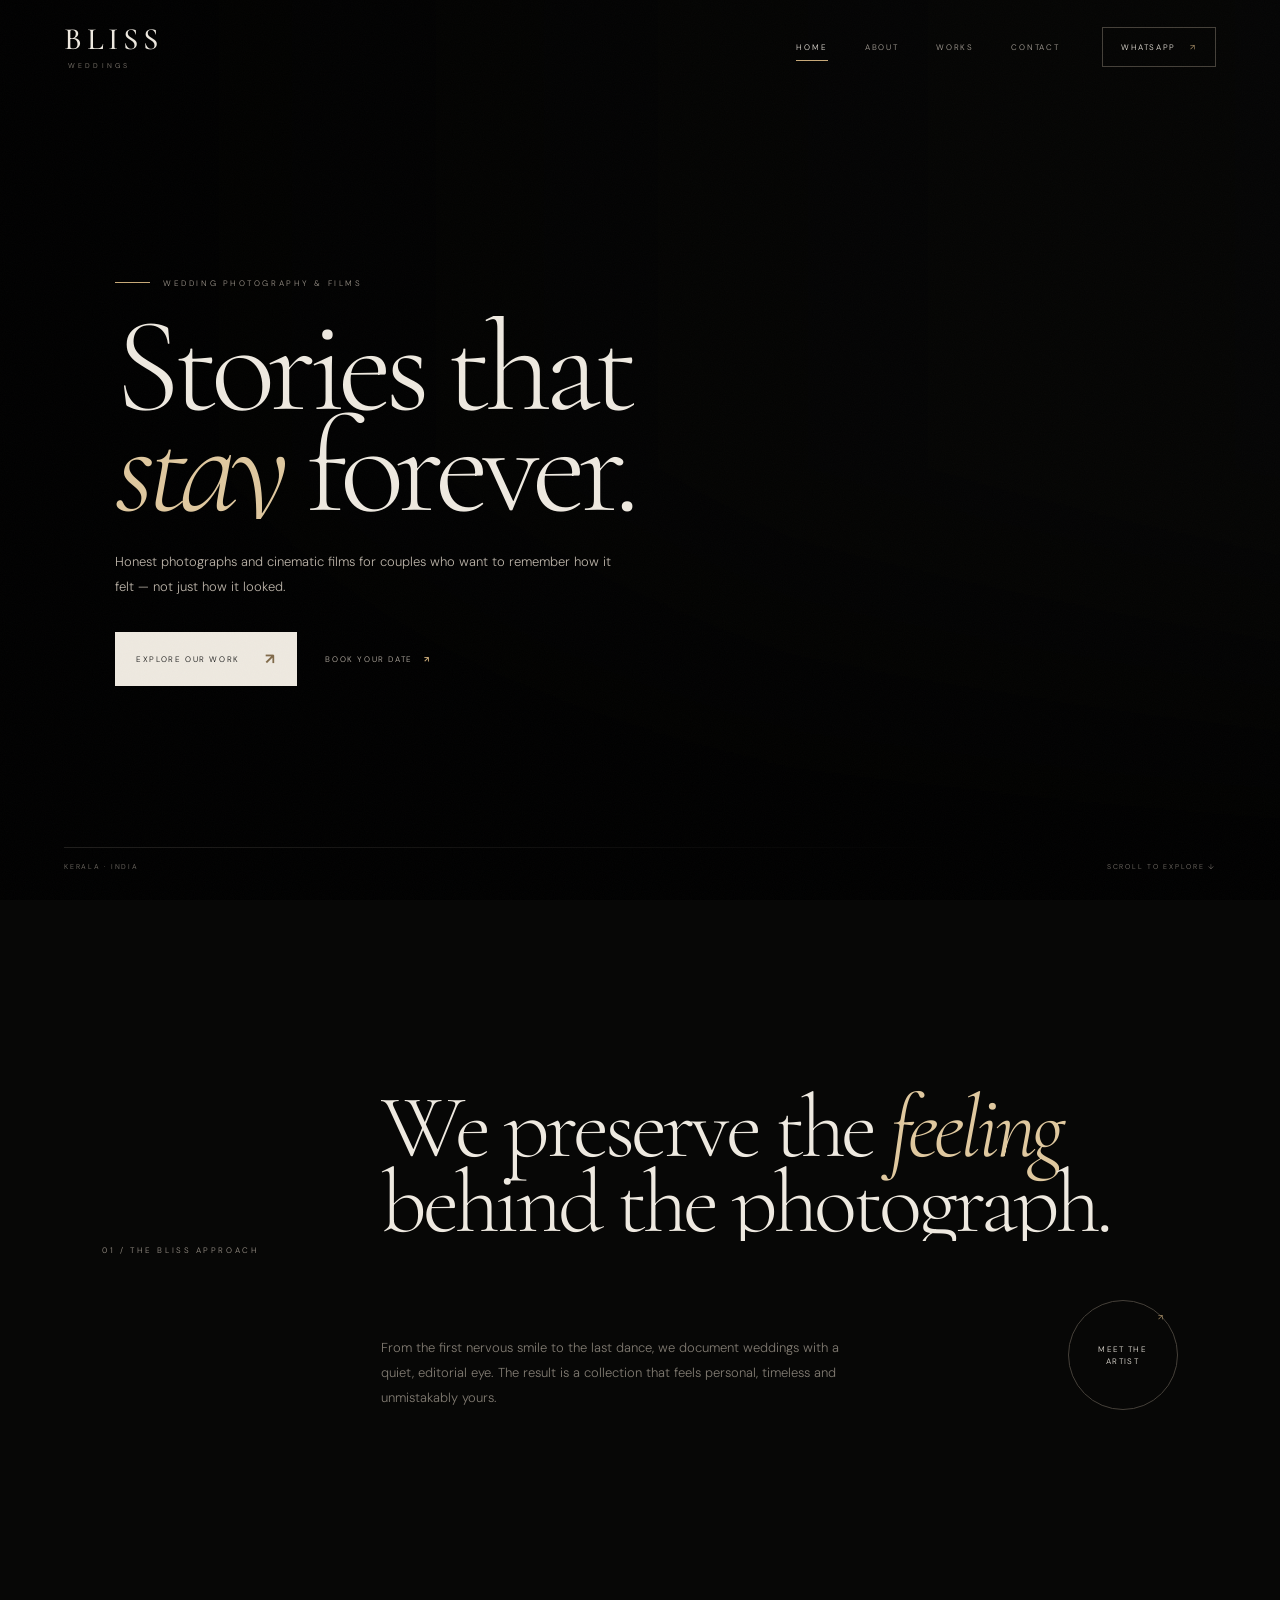
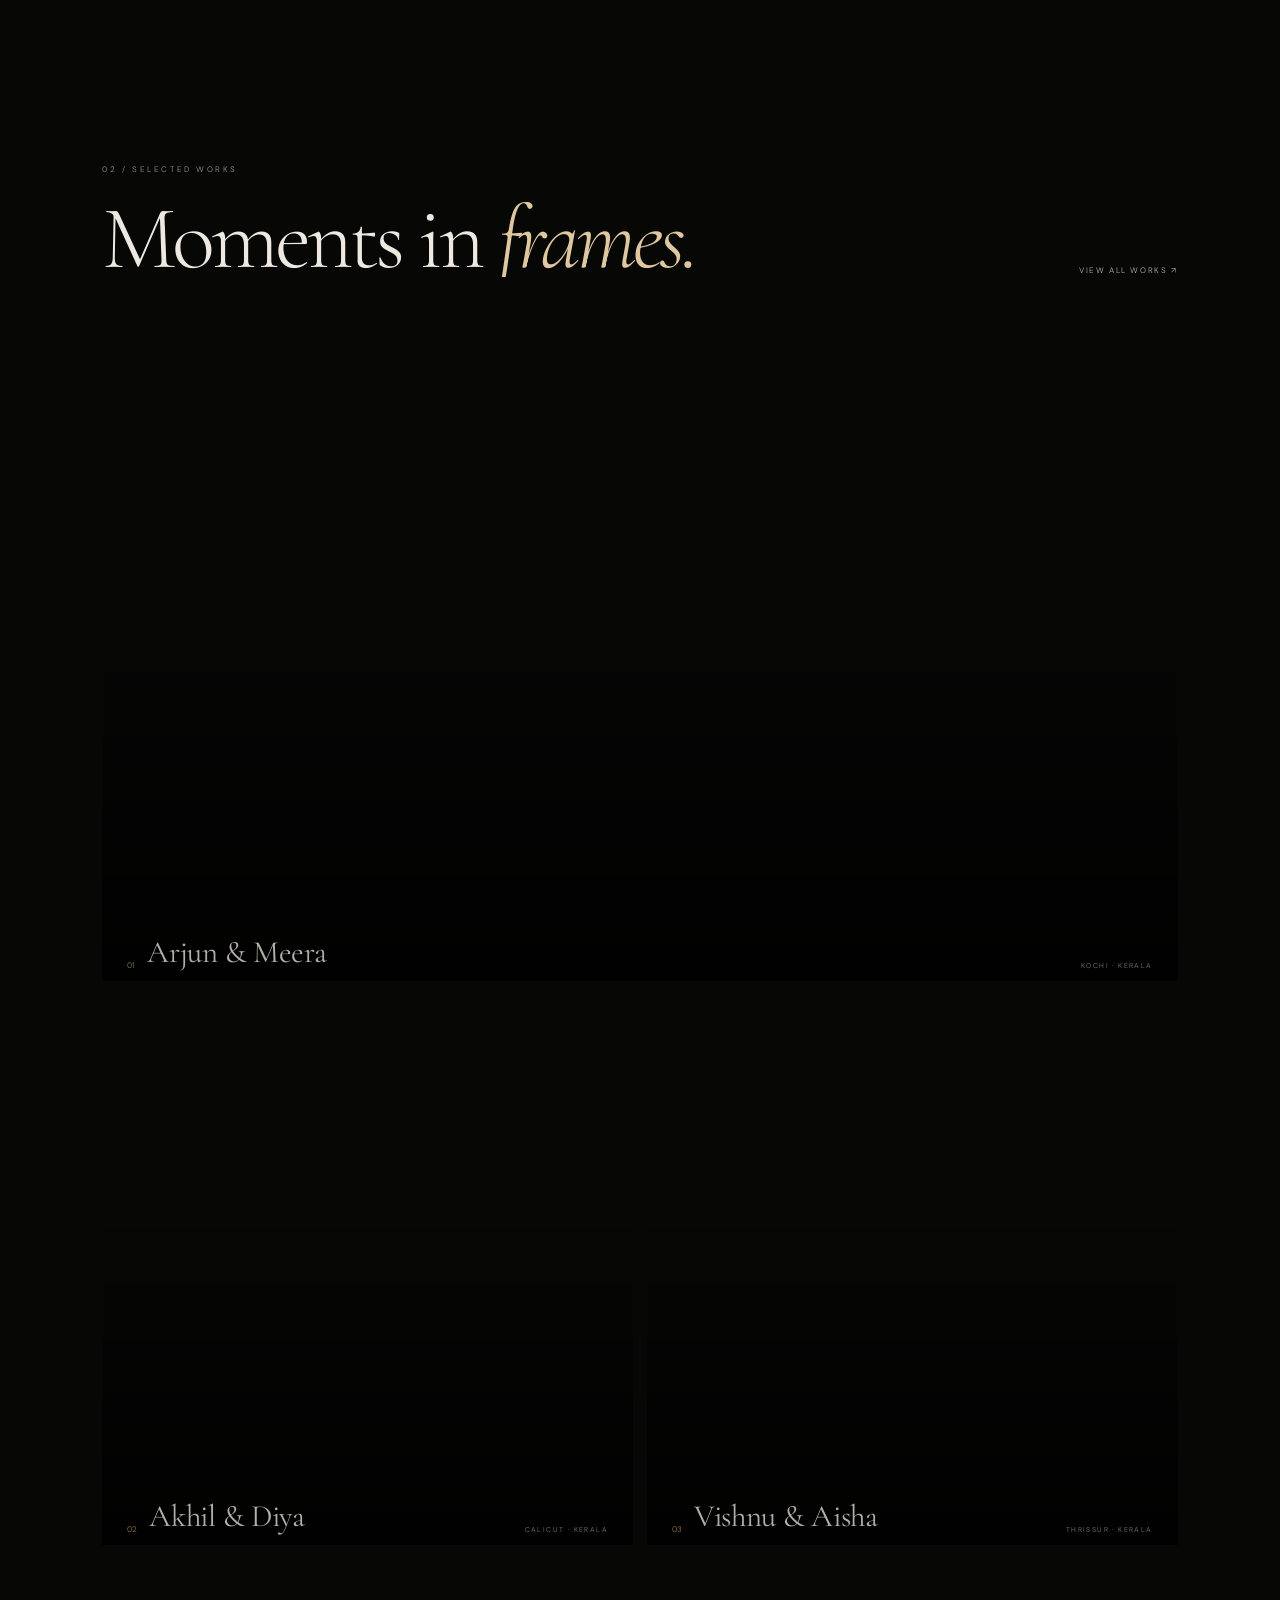
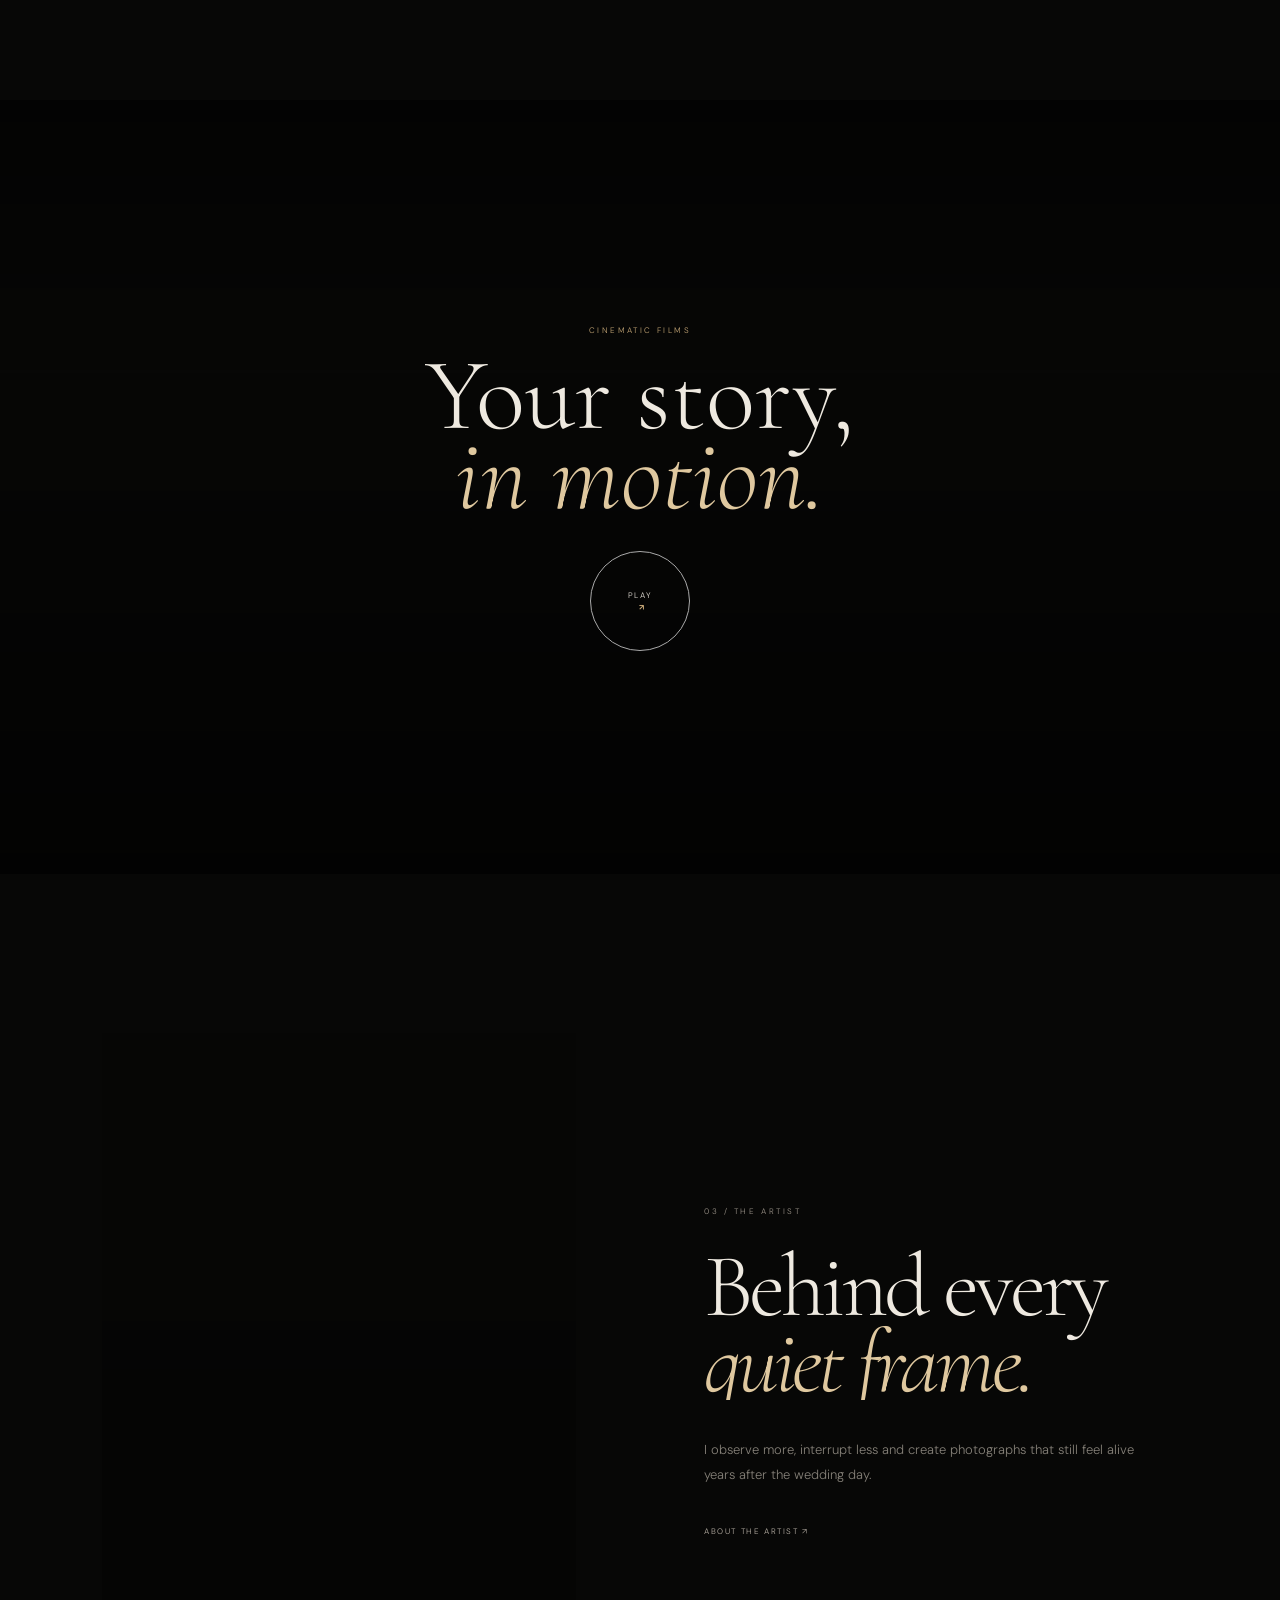
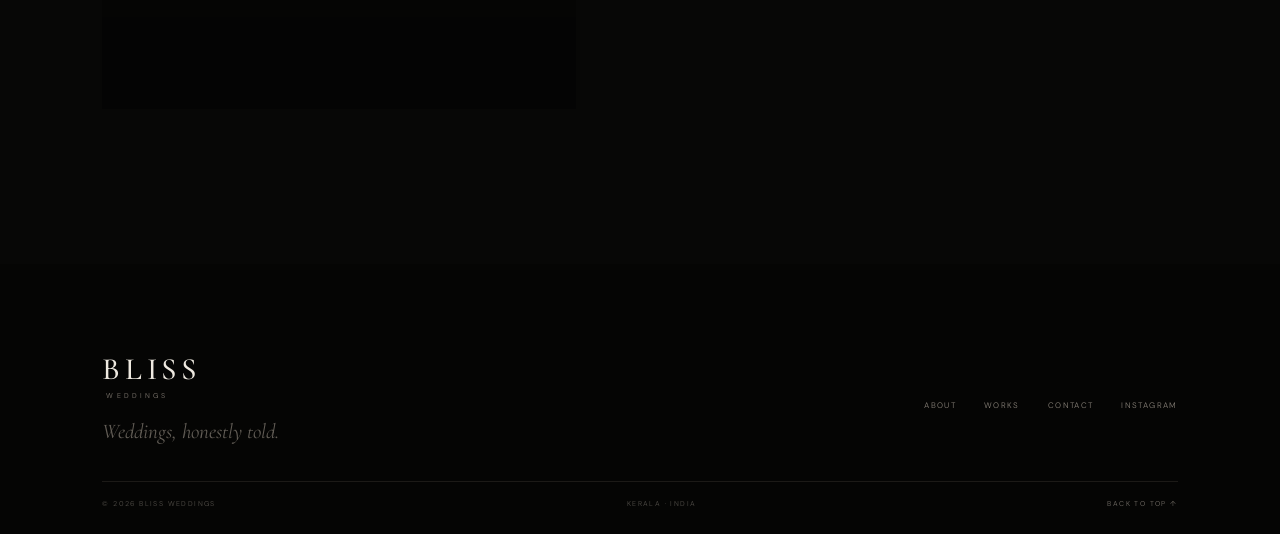
==== index.html @ 1ca0ed67 "first commit" ====
<!DOCTYPE html>
<html lang="en">
<head>
  <meta charset="UTF-8">
  <meta name="viewport" content="width=device-width, initial-scale=1.0">
  <meta name="description" content="Bliss Weddings — Wedding photography and cinematic films in Kerala.">
  <title>Bliss Weddings — Stories That Stay</title>
  <link rel="preconnect" href="https://fonts.googleapis.com">
  <link rel="preconnect" href="https://fonts.gstatic.com" crossorigin>
  <link href="https://fonts.googleapis.com/css2?family=Cormorant+Garamond:wght@300;400;500;600;700&family=DM+Sans:wght@300;400;500;600&display=swap" rel="stylesheet">
  <link rel="stylesheet" href="styles.css">
</head>
<body>
  <div class="page-loader"><div class="loader-word">BLISS</div><div class="loader-bar"><span></span></div><small>WEDDINGS</small></div>

  <header class="site-header">
    <a class="brand" href="index.html"><strong>BLISS</strong><small>WEDDINGS</small></a>
    <nav class="desktop-nav">
      <a class="active" href="index.html">Home</a>
      <a href="about.html">About</a>
      <a href="works.html">Works</a>
      <a href="contact.html">Contact</a>
    </nav>
    <a class="nav-cta" href="https://wa.me/919876543210" target="_blank" rel="noopener">WhatsApp <span>↗</span></a>
    <button class="menu-toggle" aria-label="Open menu"><i></i><i></i></button>
  </header>

  <div class="mobile-menu">
    <div class="mobile-top"><span>MENU</span><button class="menu-close">×</button></div>
    <nav>
      <a href="index.html">01 <span>Home</span></a>
      <a href="about.html">02 <span>About</span></a>
      <a href="works.html">03 <span>Works</span></a>
      <a href="contact.html">04 <span>Contact</span></a>
    </nav>
    <a class="mobile-wa" href="https://wa.me/919876543210" target="_blank" rel="noopener">START A CONVERSATION ↗</a>
  </div>

  <main>
    <section class="hero-home">
      <video class="hero-video" autoplay muted loop playsinline poster="https://images.unsplash.com/photo-1519741497674-611481863552?auto=format&fit=crop&w=2200&q=90">
        <source src="wedding_video.mp4" type="video/mp4">
      </video>
      <div class="hero-shade"></div>
      <div class="hero-content page-reveal">
        <div class="eyebrow"><span></span> WEDDING PHOTOGRAPHY & FILMS</div>
        <h1>Stories that<br><em>stay</em> forever.</h1>
        <p>Honest photographs and cinematic films for couples who want to remember how it felt — not just how it looked.</p>
        <div class="hero-buttons">
          <a class="btn-light" href="works.html">Explore our work <b>↗</b></a>
          <a class="btn-text" href="https://wa.me/919876543210" target="_blank" rel="noopener">Book your date <b>↗</b></a>
        </div>
      </div>
      <div class="hero-meta"><span>KERALA · INDIA</span><span>SCROLL TO EXPLORE ↓</span></div>
    </section>

    <section class="home-intro section-space">
      <div class="tiny-label">01 / THE BLISS APPROACH</div>
      <div class="intro-copy">
        <h2>We preserve the <em>feeling</em><br>behind the photograph.</h2>
        <div class="intro-row">
          <p>From the first nervous smile to the last dance, we document weddings with a quiet, editorial eye. The result is a collection that feels personal, timeless and unmistakably yours.</p>
          <a class="round-link" href="about.html">Meet the<br>artist <span>↗</span></a>
        </div>
      </div>
    </section>

    <section class="selected section-space">
      <div class="section-head">
        <div><span class="tiny-label">02 / SELECTED WORKS</span><h2>Moments in <em>frames.</em></h2></div>
        <a href="works.html" class="under-link">VIEW ALL WORKS ↗</a>
      </div>
      <div class="home-grid">
        <a class="image-card large page-reveal" href="works.html"><img src="https://images.unsplash.com/photo-1519741497674-611481863552?auto=format&fit=crop&w=1500&q=90" alt="Wedding couple"><div><span>01</span><strong>Arjun & Meera</strong><small>KOCHI · KERALA</small></div></a>
        <a class="image-card page-reveal" href="works.html"><img src="https://images.unsplash.com/photo-1606800052052-a08af7148866?auto=format&fit=crop&w=1000&q=90" alt="Wedding ceremony"><div><span>02</span><strong>Akhil & Diya</strong><small>CALICUT · KERALA</small></div></a>
        <a class="image-card page-reveal" href="works.html"><img src="https://images.unsplash.com/photo-1465495976277-4387d4b0e4a6?auto=format&fit=crop&w=1000&q=90" alt="Wedding celebration"><div><span>03</span><strong>Vishnu & Aisha</strong><small>THRISSUR · KERALA</small></div></a>
      </div>
    </section>

    <section class="home-film">
      <video autoplay muted loop playsinline>
        <source src="wedding_video.mp4" type="video/mp4">
      </video>
      <div class="film-shade"></div>
      <div class="film-center"><span>CINEMATIC FILMS</span><h2>Your story,<br><em>in motion.</em></h2><a class="circle-play" href="works.html">PLAY <b>↗</b></a></div>
    </section>

    <section class="artist-teaser section-space">
      <div class="artist-photo page-reveal"><img src="https://images.unsplash.com/photo-1551836022-d5d88e9218df?auto=format&fit=crop&w=1400&q=90" alt="Bliss Weddings photographer"></div>
      <div class="artist-copy page-reveal">
        <span class="tiny-label">03 / THE ARTIST</span>
        <h2>Behind every<br><em>quiet frame.</em></h2>
        <p>I observe more, interrupt less and create photographs that still feel alive years after the wedding day.</p>
        <a class="under-link" href="about.html">ABOUT THE ARTIST ↗</a>
      </div>
    </section>
  </main>

  <footer class="site-footer">
    <div><a class="brand" href="index.html"><strong>BLISS</strong><small>WEDDINGS</small></a><p>Weddings, honestly told.</p></div>
    <div class="footer-links"><a href="about.html">About</a><a href="works.html">Works</a><a href="contact.html">Contact</a><a href="https://instagram.com/" target="_blank">Instagram</a></div>
    <div class="footer-bottom"><span>© 2026 BLISS WEDDINGS</span><span>KERALA · INDIA</span><a href="#">BACK TO TOP ↑</a></div>
  </footer>

  <script src="script.js"></script>
</body>
</html>
---- styles.css ----
@import url('https://fonts.googleapis.com/css2?family=Cormorant+Garamond:ital,wght@0,300;0,400;0,500;0,600;1,300;1,400;1,500&family=DM+Sans:wght@300;400;500&display=swap');

*{box-sizing:border-box;margin:0;padding:0}
html{scroll-behavior:smooth;background:#070706}
body{
  background:#070706;
  color:#eee9e0;
  font-family:"DM Sans",sans-serif;
  font-weight:300;
  line-height:1.5;
  -webkit-font-smoothing:antialiased;
  overflow-x:hidden;
}
body:before{
  content:"";
  position:fixed;
  inset:0;
  z-index:9999;
  pointer-events:none;
  opacity:.025;
  background:url("data:image/svg+xml,%3Csvg xmlns='http://www.w3.org/2000/svg' width='180' height='180'%3E%3Cfilter id='n'%3E%3CfeTurbulence baseFrequency='.9' numOctaves='3' stitchTiles='stitch' type='fractalNoise'/%3E%3C/filter%3E%3Crect width='100%25' height='100%25' filter='url(%23n)'/%3E%3C/svg%3E")
}
a{color:inherit;text-decoration:none}
button,input,textarea{font:inherit}
button{cursor:pointer}
img,video{display:block;width:100%;object-fit:cover}
::selection{background:#d2b47d;color:#090908}

/* =========================
   LOADER
========================= */
.page-loader{
  position:fixed;
  inset:0;
  background:#050504;
  z-index:10000;
  display:grid;
  place-content:center;
  text-align:center;
  transition:opacity 1s cubic-bezier(.77,0,.18,1),visibility 1s;
}
.page-loader.hide{opacity:0;visibility:hidden}
.loader-word{
  font:400 clamp(52px,8vw,90px)/.8 "Cormorant Garamond",serif;
  letter-spacing:.16em;
  animation:loaderReveal 1.2s cubic-bezier(.22,1,.36,1) both;
}
.loader-bar{
  width:170px;
  height:1px;
  background:#28251f;
  margin:24px auto 13px;
  overflow:hidden;
}
.loader-bar span{
  display:block;
  height:100%;
  width:0;
  background:#c9ab78;
  animation:load 1.5s cubic-bezier(.77,0,.18,1) forwards;
}
.page-loader small{
  font-size:8px;
  letter-spacing:.42em;
  color:#746e66;
  animation:fadeUp .8s .25s both;
}
@keyframes load{to{width:100%}}
@keyframes loaderReveal{from{opacity:0;transform:translateY(25px);letter-spacing:.28em}to{opacity:1;transform:none;letter-spacing:.16em}}

/* =========================
   HEADER
========================= */
.site-header{
  position:fixed;
  z-index:1000;
  top:0;
  left:0;
  width:100%;
  height:94px;
  padding:0 5vw;
  display:flex;
  align-items:center;
  border-bottom:1px solid transparent;
  transition:height .7s cubic-bezier(.22,1,.36,1),background .7s,border-color .7s;
}
.site-header.scrolled{
  height:70px;
  background:rgba(7,7,6,.72);
  backdrop-filter:blur(22px);
  -webkit-backdrop-filter:blur(22px);
  border-color:#27241f;
}
.brand{
  display:flex;
  flex-direction:column;
  line-height:.8;
  overflow:hidden;
}
.brand strong{
  font:500 31px/1 "Cormorant Garamond",serif;
  letter-spacing:.15em;
  transition:transform .6s cubic-bezier(.22,1,.36,1);
}
.brand:hover strong{transform:translateY(-2px)}
.brand small{
  font-size:7px;
  letter-spacing:.45em;
  color:#847d74;
  margin:8px 0 0 4px;
}
.desktop-nav{
  display:flex;
  gap:37px;
  margin-left:auto;
  margin-right:42px;
}
.desktop-nav a{
  position:relative;
  font-size:8px;
  text-transform:uppercase;
  letter-spacing:.23em;
  color:#aaa39a;
  padding:8px 0;
  transition:color .4s;
}
.desktop-nav a:after{
  content:"";
  position:absolute;
  left:0;
  bottom:0;
  width:0;
  height:1px;
  background:#c8a978;
  transition:width .5s cubic-bezier(.22,1,.36,1);
}
.desktop-nav a:hover,
.desktop-nav a.active{color:#eee9e0}
.desktop-nav a:hover:after,
.desktop-nav a.active:after{width:100%}
.nav-cta{
  border:1px solid #454039;
  padding:13px 18px;
  font-size:8px;
  letter-spacing:.2em;
  text-transform:uppercase;
  transition:all .5s cubic-bezier(.22,1,.36,1);
}
.nav-cta span{color:#c8a978;margin-left:11px}
.nav-cta:hover{
  background:#eee9e0;
  color:#111;
  border-color:#eee9e0;
  transform:translateY(-2px);
}
.menu-toggle{
  display:none;
  margin-left:auto;
  width:43px;
  height:43px;
  border:1px solid #302d28;
  background:none;
  flex-direction:column;
  align-items:center;
  justify-content:center;
  gap:6px;
}
.menu-toggle i{
  width:18px;
  height:1px;
  background:#eee9e0;
  transition:.4s;
}
.mobile-menu{
  position:fixed;
  inset:0;
  background:#080807;
  z-index:2000;
  padding:28px 7vw;
  transform:translateY(-105%);
  transition:transform .9s cubic-bezier(.77,0,.18,1);
  display:flex;
  flex-direction:column;
}
.mobile-menu.open{transform:none}
.mobile-top{
  display:flex;
  justify-content:space-between;
  font-size:8px;
  letter-spacing:.3em;
  color:#77716a;
}
.menu-close{
  background:none;
  border:0;
  color:#eee;
  font-size:30px;
}
.mobile-menu nav{
  margin:auto 0;
  display:flex;
  flex-direction:column;
  gap:7px;
}
.mobile-menu nav a{
  font:300 clamp(52px,12vw,100px)/.82 "Cormorant Garamond",serif;
  display:flex;
  transition:transform .5s,color .4s;
}
.mobile-menu nav a:hover{
  color:#c8a978;
  transform:translateX(15px);
}
.mobile-wa{
  font-size:8px;
  letter-spacing:.2em;
  color:#b9b1a7;
  border-bottom:1px solid #36322d;
  padding-bottom:15px;
}

/* =========================
   HERO
========================= */
.hero-home{
  height:100svh;
  min-height:700px;
  position:relative;
  overflow:hidden;
  display:flex;
  align-items:center;
}
.hero-video{
  position:absolute;
  inset:-2%;
  width:104%;
  height:104%;
  object-fit:cover;
  filter:saturate(.62) contrast(1.12) brightness(.78);
  transform:scale(1.06);
  animation:heroVideoIn 2s cubic-bezier(.22,1,.36,1) both;
}
@keyframes heroVideoIn{from{opacity:0;transform:scale(1.14)}to{opacity:1;transform:scale(1.06)}}
.hero-shade{
  position:absolute;
  inset:0;
  background:
    linear-gradient(90deg,rgba(0,0,0,.86),rgba(0,0,0,.34) 62%,rgba(0,0,0,.15)),
    linear-gradient(0deg,rgba(0,0,0,.82),transparent 48%);
}
.hero-content{
  position:relative;
  z-index:2;
  margin-left:9vw;
  max-width:900px;
  padding-top:7vh;
}
.eyebrow,.tiny-label{
  font-size:8px;
  letter-spacing:.32em;
  text-transform:uppercase;
  color:#9d958b;
}
.eyebrow{
  display:flex;
  gap:13px;
  align-items:center;
  margin-bottom:28px;
  animation:fadeUp 1s .55s both;
}
.eyebrow span{
  width:35px;
  height:1px;
  background:#c8a978;
}
.hero-content h1{
  font:300 clamp(76px,10.5vw,158px)/.75 "Cormorant Garamond",serif;
  letter-spacing:-.055em;
  max-width:1000px;
  animation:titleReveal 1.35s .35s cubic-bezier(.22,1,.36,1) both;
}
.hero-content h1 em,
.section-space h2 em,
.page-hero h1 em,
.film-center h2 em,
.manifesto h2 em,
.works-end h2 em{
  font-style:italic;
  color:#dfc89f;
}
@keyframes titleReveal{
  from{opacity:0;transform:translateY(75px);clip-path:inset(100% 0 0 0)}
  to{opacity:1;transform:none;clip-path:inset(0)}
}
.hero-content>p{
  max-width:500px;
  color:#bbb3a8;
  font-size:13px;
  line-height:1.9;
  margin:32px 0;
  animation:fadeUp 1s .8s both;
}
.hero-buttons{
  display:flex;
  gap:28px;
  align-items:center;
  animation:fadeUp 1s 1s both;
}
.btn-light{
  display:inline-flex;
  align-items:center;
  gap:25px;
  background:#eee9e0;
  color:#111;
  padding:16px 21px;
  font-size:8px;
  letter-spacing:.2em;
  text-transform:uppercase;
  transition:all .55s cubic-bezier(.22,1,.36,1);
  position:relative;
  overflow:hidden;
}
.btn-light:before{
  content:"";
  position:absolute;
  inset:0;
  background:#c8a978;
  transform:translateX(-102%);
  transition:transform .55s cubic-bezier(.22,1,.36,1);
}
.btn-light>*{position:relative;z-index:1}
.btn-light b{color:#806a4a;font-size:15px}
.btn-light:hover{
  transform:translateY(-5px);
  box-shadow:0 20px 50px #0008;
}
.btn-light:hover:before{transform:none}
.btn-text,.under-link{
  font-size:8px;
  letter-spacing:.2em;
  text-transform:uppercase;
  color:#bcb4a9;
  position:relative;
}
.btn-text:after,.under-link:after{
  content:"";
  position:absolute;
  left:0;
  bottom:-7px;
  width:0;
  height:1px;
  background:#c8a978;
  transition:width .5s;
}
.btn-text:hover:after,.under-link:hover:after{width:100%}
.btn-text b{color:#c8a978;margin-left:8px}
.hero-meta{
  position:absolute;
  z-index:3;
  bottom:28px;
  left:5vw;
  right:5vw;
  display:flex;
  justify-content:space-between;
  color:#77716a;
  font-size:7px;
  letter-spacing:.25em;
  animation:fadeUp 1s 1.2s both;
}
.hero-meta:before{
  content:"";
  position:absolute;
  left:0;
  top:-15px;
  width:100%;
  height:1px;
  background:linear-gradient(90deg,#77716a44,transparent 80%);
}

/* =========================
   SECTIONS
========================= */
.section-space{padding:155px 8vw}
.home-intro{
  display:grid;
  grid-template-columns:20% 1fr;
  gap:5vw;
  min-height:700px;
  align-items:center;
}
.intro-copy h2,
.section-head h2,
.artist-copy h2,
.page-hero h1,
.about-text h2,
.contact-hero h1,
.services-block h2,
.location-copy h2{
  font:300 clamp(55px,7vw,108px)/.84 "Cormorant Garamond",serif;
  letter-spacing:-.045em;
}
.intro-copy h2,
.section-head h2,
.artist-copy h2,
.about-text h2,
.services-block h2,
.location-copy h2{
  animation:softTitle 1s both;
}
@keyframes softTitle{
  from{opacity:0;transform:translateY(35px);clip-path:inset(100% 0 0 0)}
  to{opacity:1;transform:none;clip-path:inset(0)}
}
.intro-row{
  display:flex;
  align-items:flex-end;
  justify-content:space-between;
  gap:50px;
  margin-top:60px;
}
.intro-row p{
  max-width:470px;
  color:#817b72;
  font-size:13px;
  line-height:1.9;
}
.round-link{
  width:110px;
  height:110px;
  border:1px solid #46413a;
  border-radius:50%;
  display:grid;
  place-content:center;
  text-align:center;
  font-size:8px;
  letter-spacing:.17em;
  text-transform:uppercase;
  position:relative;
  transition:all .7s cubic-bezier(.22,1,.36,1);
}
.round-link span{
  position:absolute;
  right:12px;
  top:10px;
  color:#c8a978;
}
.round-link:hover{
  background:#eee9e0;
  color:#111;
  transform:rotate(12deg) scale(1.06);
  border-color:#eee9e0;
}

/* =========================
   IMAGE CARDS
========================= */
.section-head{
  display:flex;
  justify-content:space-between;
  align-items:flex-end;
  gap:40px;
  margin-bottom:55px;
}
.section-head h2{margin-top:22px}
.home-grid{
  display:grid;
  grid-template-columns:1fr 1fr;
  gap:14px;
}
.image-card{
  position:relative;
  overflow:hidden;
  min-height:550px;
  isolation:isolate;
}
.image-card.large{
  grid-column:span 2;
  min-height:650px;
}
.image-card:before{
  content:"";
  position:absolute;
  z-index:3;
  inset:0;
  background:#0a0908;
  transform:scaleY(1);
  transform-origin:bottom;
  transition:transform 1.15s cubic-bezier(.77,0,.18,1);
}
.page-reveal.visible.image-card:before{transform:scaleY(0)}
.image-card img{
  height:100%;
  filter:saturate(.62) contrast(1.03);
  transform:scale(1.12);
  transition:transform 1.6s cubic-bezier(.22,1,.36,1),filter 1.1s;
}
.image-card:after{
  content:"";
  position:absolute;
  inset:0;
  z-index:1;
  background:linear-gradient(0deg,#000c,transparent 58%);
}
.image-card:hover img{
  transform:scale(1.035);
  filter:saturate(1) contrast(1.02);
}
.image-card div{
  position:absolute;
  z-index:4;
  bottom:25px;
  left:25px;
  right:25px;
  display:flex;
  align-items:end;
  gap:12px;
  transform:translateY(15px);
  opacity:.75;
  transition:all .65s cubic-bezier(.22,1,.36,1);
}
.image-card:hover div{
  transform:none;
  opacity:1;
}
.image-card span{font-size:8px;color:#c8a978}
.image-card strong{
  font:400 31px "Cormorant Garamond",serif;
  letter-spacing:-.01em;
}
.image-card small{
  margin-left:auto;
  font-size:7px;
  letter-spacing:.2em;
  color:#aaa39a;
}

/* =========================
   CINEMATIC FILM
========================= */
.home-film{
  height:86vh;
  min-height:570px;
  position:relative;
  overflow:hidden;
}
.home-film>video{
  height:100%;
  filter:saturate(.58) brightness(.68);
  transform:scale(1.04);
  transition:transform 1.8s cubic-bezier(.22,1,.36,1);
}
.home-film:hover>video{transform:scale(1)}
.film-shade{
  position:absolute;
  inset:0;
  background:linear-gradient(180deg,#0007,transparent 35%,#0009);
}
.film-center{
  position:absolute;
  inset:0;
  display:grid;
  place-content:center;
  text-align:center;
}
.film-center>span{
  font-size:8px;
  letter-spacing:.3em;
  color:#c8a978;
  animation:fadeUp 1s .2s both;
}
.film-center h2{
  font:300 clamp(60px,8vw,120px)/.78 "Cormorant Garamond",serif;
  margin:20px 0 35px;
  animation:titleReveal 1.1s .35s both;
}
.circle-play{
  width:100px;
  height:100px;
  border:1px solid #aaa;
  display:grid;
  place-content:center;
  border-radius:50%;
  font-size:8px;
  letter-spacing:.2em;
  margin:auto;
  transition:all .7s cubic-bezier(.22,1,.36,1);
  position:relative;
}
.circle-play:before{
  content:"";
  position:absolute;
  inset:-8px;
  border:1px solid #aaa4;
  border-radius:50%;
  transform:scale(.8);
  opacity:0;
  transition:.6s;
}
.circle-play b{color:#c8a978;margin-left:4px}
.circle-play:hover{
  background:#eee9e0;
  color:#111;
  transform:scale(1.08);
}
.circle-play:hover:before{
  transform:scale(1);
  opacity:1;
}

/* =========================
   ARTIST
========================= */
.artist-teaser{
  display:grid;
  grid-template-columns:1fr 1fr;
  gap:10vw;
  align-items:center;
}
.artist-photo{
  height:680px;
  overflow:hidden;
  position:relative;
}
.artist-photo:after{
  content:"";
  position:absolute;
  inset:0;
  background:linear-gradient(180deg,transparent,#0005);
  pointer-events:none;
}
.artist-photo img{
  height:100%;
  filter:saturate(.62);
  transform:scale(1.08);
  transition:transform 1.6s cubic-bezier(.22,1,.36,1),filter 1s;
}
.artist-photo:hover img{
  transform:scale(1.01);
  filter:saturate(1);
}
.artist-copy h2{margin:28px 0 38px}
.artist-copy p{
  max-width:450px;
  color:#858078;
  font-size:13px;
  line-height:1.9;
  margin-bottom:30px;
}

/* =========================
   FOOTER
========================= */
.site-footer{
  padding:90px 8vw 25px;
  background:#050504;
}
.site-footer>div:first-child p{
  font:italic 21px "Cormorant Garamond",serif;
  color:#625d56;
  margin-top:20px;
}
.footer-links{
  display:flex;
  gap:28px;
  justify-content:flex-end;
  margin-top:-45px;
}
.footer-links a{
  font-size:8px;
  letter-spacing:.17em;
  color:#8c857c;
  text-transform:uppercase;
  transition:color .4s;
}
.footer-links a:hover{color:#c8a978}
.footer-bottom{
  border-top:1px solid #1c1a17;
  margin-top:70px;
  padding-top:17px;
  display:flex;
  justify-content:space-between;
  color:#55514b;
  font-size:7px;
  letter-spacing:.2em;
}
.footer-bottom a{color:#77716a}

/* =========================
   INNER PAGE HERO
========================= */
.page-hero{
  min-height:82vh;
  padding:190px 8vw 100px;
  display:flex;
  align-items:flex-end;
  justify-content:space-between;
  background:
    radial-gradient(circle at 70% 30%,#1b1710,#080807 52%);
  overflow:hidden;
  position:relative;
}
.page-hero:before{
  content:"";
  position:absolute;
  width:55vw;
  height:55vw;
  border:1px solid #c8a97816;
  border-radius:50%;
  right:-22vw;
  top:-28vw;
  animation:slowRotate 30s linear infinite;
}
.page-hero h1{
  font-size:clamp(75px,11vw,160px);
  margin-top:25px;
  animation:titleReveal 1.2s .25s both;
  position:relative;
  z-index:1;
}
.page-hero p{
  max-width:480px;
  color:#888178;
  font-size:13px;
  line-height:1.9;
  margin-top:35px;
  animation:fadeUp 1s .6s both;
  position:relative;
  z-index:1;
}
.page-number{
  font-size:8px;
  color:#686159;
  letter-spacing:.2em;
  margin-bottom:8px;
}
@keyframes slowRotate{to{transform:rotate(360deg)}}

/* =========================
   ABOUT
========================= */
.about-main{
  display:grid;
  grid-template-columns:1fr 1fr;
  gap:10vw;
  align-items:center;
}
.about-portrait{
  height:760px;
  overflow:hidden;
  position:relative;
}
.about-portrait:before{
  content:"";
  position:absolute;
  inset:0;
  background:#090908;
  z-index:2;
  transform:scaleY(1);
  transform-origin:bottom;
  transition:transform 1.2s cubic-bezier(.77,0,.18,1);
}
.page-reveal.visible .about-portrait:before{transform:scaleY(0)}
.about-portrait img{
  height:100%;
  filter:saturate(.66);
  transform:scale(1.08);
  transition:transform 1.7s cubic-bezier(.22,1,.36,1),filter 1s;
}
.about-portrait:hover img{
  transform:scale(1.01);
  filter:saturate(1);
}
.about-text h2{margin:25px 0 40px}
.about-text p{
  max-width:500px;
  color:#827b72;
  font-size:12px;
  line-height:1.95;
  margin-top:18px;
}
.about-text .lead{
  font:400 28px/1.3 "Cormorant Garamond",serif;
  color:#d7d0c6;
}
.btn-outline{
  display:inline-flex;
  gap:22px;
  border-bottom:1px solid #49443e;
  padding:17px 0 11px;
  margin-top:35px;
  font-size:8px;
  letter-spacing:.2em;
  text-transform:uppercase;
  transition:border-color .4s;
}
.btn-outline b{color:#c8a978}
.btn-outline:hover{border-color:#c8a978}
.manifesto{
  padding:140px 8vw;
  background:#efebe3;
  color:#111;
  display:grid;
  grid-template-columns:1fr 1fr;
  gap:10vw;
  position:relative;
  overflow:hidden;
}
.manifesto:before{
  content:"BLISS";
  position:absolute;
  right:-2vw;
  bottom:-8vw;
  font:500 25vw/.7 "Cormorant Garamond",serif;
  color:#11100808;
  pointer-events:none;
}
.manifesto>div>span{
  font-size:8px;
  letter-spacing:.25em;
  color:#746c62;
}
.manifesto h2{
  font:300 clamp(65px,8vw,125px)/.78 "Cormorant Garamond",serif;
  margin-top:30px;
  position:relative;
  z-index:1;
}
.manifesto>p{
  align-self:end;
  max-width:440px;
  color:#706a62;
  font-size:13px;
  line-height:1.9;
  position:relative;
  z-index:1;
}
.about-gallery{
  display:grid;
  grid-template-columns:1.4fr .8fr;
  gap:14px;
}
.about-gallery div{
  height:620px;
  overflow:hidden;
  position:relative;
}
.about-gallery div:last-child{
  height:450px;
  margin-top:170px;
}
.about-gallery img{
  height:100%;
  filter:saturate(.65);
  transform:scale(1.08);
  transition:transform 1.5s cubic-bezier(.22,1,.36,1),filter 1s;
}
.about-gallery div:hover img{
  transform:scale(1);
  filter:saturate(1);
}

/* =========================
   WORKS
========================= */
.works-video{padding-bottom:80px}
.featured-video{
  position:relative;
  aspect-ratio:2/1;
  overflow:hidden;
  cursor:pointer;
  background:#111;
}
.featured-video:after{
  content:"";
  position:absolute;
  inset:0;
  border:1px solid #fff1;
  pointer-events:none;
}
.featured-video video{
  height:100%;
  filter:brightness(.58) saturate(.62);
  transform:scale(1.06);
  transition:transform 1.4s cubic-bezier(.22,1,.36,1),filter 1s;
}
.featured-video:hover video{
  transform:scale(1);
  filter:brightness(.76) saturate(.85);
}
.video-cover{
  position:absolute;
  inset:0;
  display:grid;
  place-content:center;
  text-align:center;
  z-index:2;
}
.big-play{
  width:90px;
  height:90px;
  border:1px solid #aaa;
  border-radius:50%;
  background:#0004;
  color:#fff;
  margin:auto;
  transition:all .6s cubic-bezier(.22,1,.36,1);
}
.featured-video:hover .big-play{
  background:#eee9e0;
  color:#111;
  transform:scale(1.1);
}
.video-cover span{
  font-size:7px;
  letter-spacing:.25em;
  margin-top:15px;
}
.works-gallery{padding-top:80px}
.works-grid{
  display:grid;
  grid-template-columns:1fr 1fr;
  gap:16px;
}
.work-photo{
  position:relative;
  height:620px;
  overflow:hidden;
}
.work-photo.tall{height:760px}
.work-photo.wide{
  grid-column:span 2;
  height:600px;
}
.work-photo:before{
  content:"";
  position:absolute;
  inset:0;
  z-index:3;
  background:#090908;
  transform:scaleY(1);
  transform-origin:bottom;
  transition:transform 1.1s cubic-bezier(.77,0,.18,1);
}
.page-reveal.visible.work-photo:before{transform:scaleY(0)}
.work-photo img{
  height:100%;
  filter:saturate(.62);
  transform:scale(1.09);
  transition:transform 1.5s cubic-bezier(.22,1,.36,1),filter 1s;
}
.work-photo:hover img{
  transform:scale(1);
  filter:saturate(1);
}
.work-photo:after{
  content:"";
  position:absolute;
  inset:0;
  background:linear-gradient(0deg,#000b,transparent 55%);
  pointer-events:none;
}
.work-photo figcaption{
  position:absolute;
  z-index:4;
  bottom:20px;
  left:22px;
  font-size:8px;
  letter-spacing:.18em;
  transform:translateY(10px);
  opacity:.65;
  transition:.5s;
}
.work-photo:hover figcaption{
  transform:none;
  opacity:1;
}
.work-photo figcaption span{
  color:#c8a978;
  margin-right:15px;
}
.works-end{
  padding:170px 8vw;
  text-align:center;
  background:#0f0e0c;
  position:relative;
  overflow:hidden;
}
.works-end:before{
  content:"";
  position:absolute;
  inset:0;
  background:radial-gradient(circle at center,#c8a97809,transparent 55%);
}
.works-end>span{
  font-size:8px;
  letter-spacing:.28em;
  color:#c8a978;
  position:relative;
}
.works-end h2{
  font:300 clamp(55px,7vw,105px)/.85 "Cormorant Garamond",serif;
  margin:30px 0 45px;
  position:relative;
}

/* =========================
   MODALS
========================= */
.video-modal,.image-modal{
  position:fixed;
  inset:0;
  z-index:3000;
  background:#050504f7;
  backdrop-filter:blur(18px);
  -webkit-backdrop-filter:blur(18px);
  display:none;
  align-items:center;
  justify-content:center;
  padding:5vw;
  opacity:0;
}
.video-modal.open,.image-modal.open{
  display:flex;
  animation:modalIn .5s forwards;
}
@keyframes modalIn{to{opacity:1}}
.video-box{
  width:min(1100px,92vw);
  aspect-ratio:16/9;
  transform:scale(.92);
  animation:modalBox .7s cubic-bezier(.22,1,.36,1) forwards;
}
@keyframes modalBox{to{transform:scale(1)}}
.video-box video{height:100%;object-fit:contain}
.video-close,.image-close{
  position:absolute;
  right:30px;
  top:22px;
  background:none;
  border:0;
  color:#aaa;
  font-size:32px;
  transition:transform .4s,color .4s;
}
.video-close:hover,.image-close:hover{
  color:#fff;
  transform:rotate(90deg);
}
.image-modal img{
  max-width:90vw;
  max-height:88vh;
  object-fit:contain;
  animation:modalBox .7s cubic-bezier(.22,1,.36,1) forwards;
}

/* =========================
   CONTACT
========================= */
.contact-details{padding-top:100px}
.contact-topbar{
  display:grid;
  grid-template-columns:repeat(3,1fr);
  border-top:1px solid #302c27;
  border-bottom:1px solid #302c27;
  margin-bottom:110px;
}
.contact-topbar a{
  padding:27px 0;
  font-size:11px;
  color:#bbb3a8;
  border-right:1px solid #302c27;
  padding-left:25px;
  transition:color .4s;
}
.contact-topbar a:first-child{padding-left:0}
.contact-topbar a:last-child{border-right:0}
.contact-topbar a:hover{color:#c8a978}
.contact-topbar span{
  display:block;
  font-size:7px;
  color:#6d675f;
  letter-spacing:.22em;
  margin-bottom:8px;
}
.contact-layout{
  display:grid;
  grid-template-columns:1fr 1fr;
  gap:10vw;
}
.services-block h2{margin:25px 0 55px}
.service-list{border-top:1px solid #302c27}
.service-list>div{
  padding:25px 0;
  border-bottom:1px solid #302c27;
  display:grid;
  grid-template-columns:35px 1fr;
  gap:10px;
  transition:padding .5s,background .5s;
}
.service-list>div:hover{padding-left:12px}
.service-list span{font-size:8px;color:#c8a978}
.service-list h3{font:400 27px "Cormorant Garamond",serif}
.service-list p{
  font-size:10px;
  color:#746e66;
  line-height:1.7;
  margin-top:5px;
}
.enquiry-box{
  border-top:1px solid #302c27;
  padding-top:5px;
}
.enquiry-box form{margin-top:20px}
.enquiry-box label{
  display:block;
  color:#6d675f;
  font-size:7px;
  letter-spacing:.22em;
  padding:19px 0 0;
}
.enquiry-box input,.enquiry-box textarea{
  width:100%;
  border:0;
  border-bottom:1px solid #302c27;
  background:none;
  color:#eee9e0;
  padding:13px 0;
  outline:none;
  font-size:12px;
  resize:none;
  transition:border-color .4s;
}
.enquiry-box input:focus,.enquiry-box textarea:focus{border-color:#c8a978}
.enquiry-box input::placeholder,.enquiry-box textarea::placeholder{color:#4f4b46}
.two-fields{
  display:grid;
  grid-template-columns:1fr 1fr;
  gap:35px;
}
.submit-btn{
  width:100%;
  margin-top:28px;
  padding:19px;
  background:#eee9e0;
  color:#111;
  border:0;
  font-size:8px;
  letter-spacing:.2em;
  text-align:left;
  display:flex;
  justify-content:space-between;
  transition:all .5s cubic-bezier(.22,1,.36,1);
}
.submit-btn b{color:#806a4a;font-size:15px}
.submit-btn:hover{
  transform:translateY(-4px);
  box-shadow:0 16px 35px #0005;
}
.form-success{
  display:none;
  color:#c8a978;
  font-size:9px;
  letter-spacing:.15em;
  margin-top:15px;
}
.location-section{
  display:grid;
  grid-template-columns:1fr 1fr;
  gap:10vw;
  padding:100px 8vw 150px;
  background:#efebe3;
  color:#111;
}
.location-copy h2{margin:25px 0}
.location-copy p{
  max-width:350px;
  color:#726c63;
  font-size:12px;
  line-height:1.8;
  margin-bottom:30px;
}
.location-card{
  height:480px;
  background:#d9d3c8;
  position:relative;
  overflow:hidden;
  display:grid;
  place-content:center;
  text-align:center;
}
.location-card:before,.map-lines{
  position:absolute;
  content:"";
  inset:-50%;
  background:
    repeating-linear-gradient(35deg,transparent 0 48px,#aaa398 49px 50px),
    repeating-linear-gradient(125deg,transparent 0 68px,#aaa398 69px 70px);
  opacity:.32;
  transform:rotate(8deg);
}
.location-card:after{
  content:"";
  position:absolute;
  left:50%;
  top:50%;
  width:10px;
  height:10px;
  border-radius:50%;
  background:#171512;
  box-shadow:0 0 0 9px #17151222;
}
.location-card span,.location-card strong,.location-card small{z-index:2}
.location-card span{font-size:9px;letter-spacing:.3em}
.location-card strong{font:400 65px "Cormorant Garamond",serif}
.location-card small{
  font-size:7px;
  letter-spacing:.2em;
  color:#777069;
}

/* =========================
   REVEAL SYSTEM
========================= */
.page-reveal{
  opacity:0;
  transform:translateY(45px);
  transition:
    opacity 1s cubic-bezier(.22,1,.36,1),
    transform 1s cubic-bezier(.22,1,.36,1);
}
.page-reveal.visible{
  opacity:1;
  transform:none;
}
.page-reveal:nth-child(2){transition-delay:.08s}
.page-reveal:nth-child(3){transition-delay:.16s}
.page-reveal:nth-child(4){transition-delay:.24s}

/* cinematic line movement for headings */
.section-head,
.artist-copy,
.about-text,
.services-block,
.location-copy{
  overflow:visible;
}

/* =========================
   RESPONSIVE
========================= */
@media(max-width:900px){
  .desktop-nav,.nav-cta{display:none}
  .menu-toggle{display:flex}
  .site-header{height:72px;padding:0 6vw}
  .site-header.scrolled{height:64px}
  .section-space{padding:105px 7vw}
  .home-intro,
  .artist-teaser,
  .about-main,
  .contact-layout,
  .manifesto,
  .location-section{
    grid-template-columns:1fr;
    gap:60px;
  }
  .home-intro{min-height:600px}
  .intro-row{align-items:flex-start}
  .page-hero{
    min-height:70vh;
    padding:160px 7vw 80px;
  }
  .about-portrait{height:650px}
  .contact-topbar{
    grid-template-columns:1fr;
    margin-bottom:75px;
  }
  .contact-topbar a{
    border-right:0;
    border-bottom:1px solid #302c27;
    padding-left:0;
  }
  .contact-topbar a:last-child{border-bottom:0}
  .location-section{padding:90px 7vw}
  .footer-links{
    justify-content:flex-start;
    margin-top:40px;
  }
  .footer-bottom{margin-top:50px}
  .home-grid{grid-template-columns:1fr}
  .image-card.large{grid-column:auto}
  .image-card,.image-card.large{min-height:550px}
}

@media(max-width:600px){
  .brand strong{font-size:26px}
  .hero-content{
    margin-left:7vw;
    padding-top:15vh;
  }
  .hero-content h1{font-size:70px}
  .hero-content>p{
    font-size:12px;
    max-width:340px;
  }
  .hero-buttons{
    flex-direction:column;
    align-items:flex-start;
    gap:22px;
  }
  .hero-meta span:last-child{display:none}
  .intro-copy h2,
  .section-head h2,
  .artist-copy h2,
  .page-hero h1,
  .about-text h2,
  .contact-hero h1,
  .services-block h2,
  .location-copy h2{
    font-size:58px;
  }
  .intro-row{
    flex-direction:column;
    margin-top:45px;
  }
  .round-link{
    width:90px;
    height:90px;
  }
  .image-card,.image-card.large{min-height:480px}
  .image-card div{
    left:18px;
    right:18px;
    bottom:18px;
  }
  .image-card strong{font-size:25px}
  .image-card small{font-size:6px}
  .home-film{
    height:65vh;
    min-height:470px;
  }
  .film-center h2{font-size:60px}
  .artist-photo{height:560px}
  .page-hero{min-height:68vh}
  .about-portrait{height:560px}
  .about-text .lead{font-size:23px}
  .manifesto{padding:100px 7vw}
  .about-gallery{grid-template-columns:1fr}
  .about-gallery div,
  .about-gallery div:last-child{
    height:430px;
    margin:0;
  }
  .featured-video{aspect-ratio:1/1.05}
  .works-grid{grid-template-columns:1fr}
  .work-photo,
  .work-photo.tall,
  .work-photo.wide{
    height:500px;
    grid-column:auto;
  }
  .works-end{padding:110px 7vw}
  .works-end h2{font-size:58px}
  .two-fields{
    grid-template-columns:1fr;
    gap:0;
  }
  .location-card{height:400px}
  .footer-bottom{
    flex-wrap:wrap;
    gap:15px;
  }
  .footer-bottom span:nth-child(2){display:none}
}

@media(prefers-reduced-motion:reduce){
  html{scroll-behavior:auto!important}
  *,*:before,*:after{
    animation:none!important;
    transition:none!important;
  }
  .page-reveal{
    opacity:1!important;
    transform:none!important;
  }
}
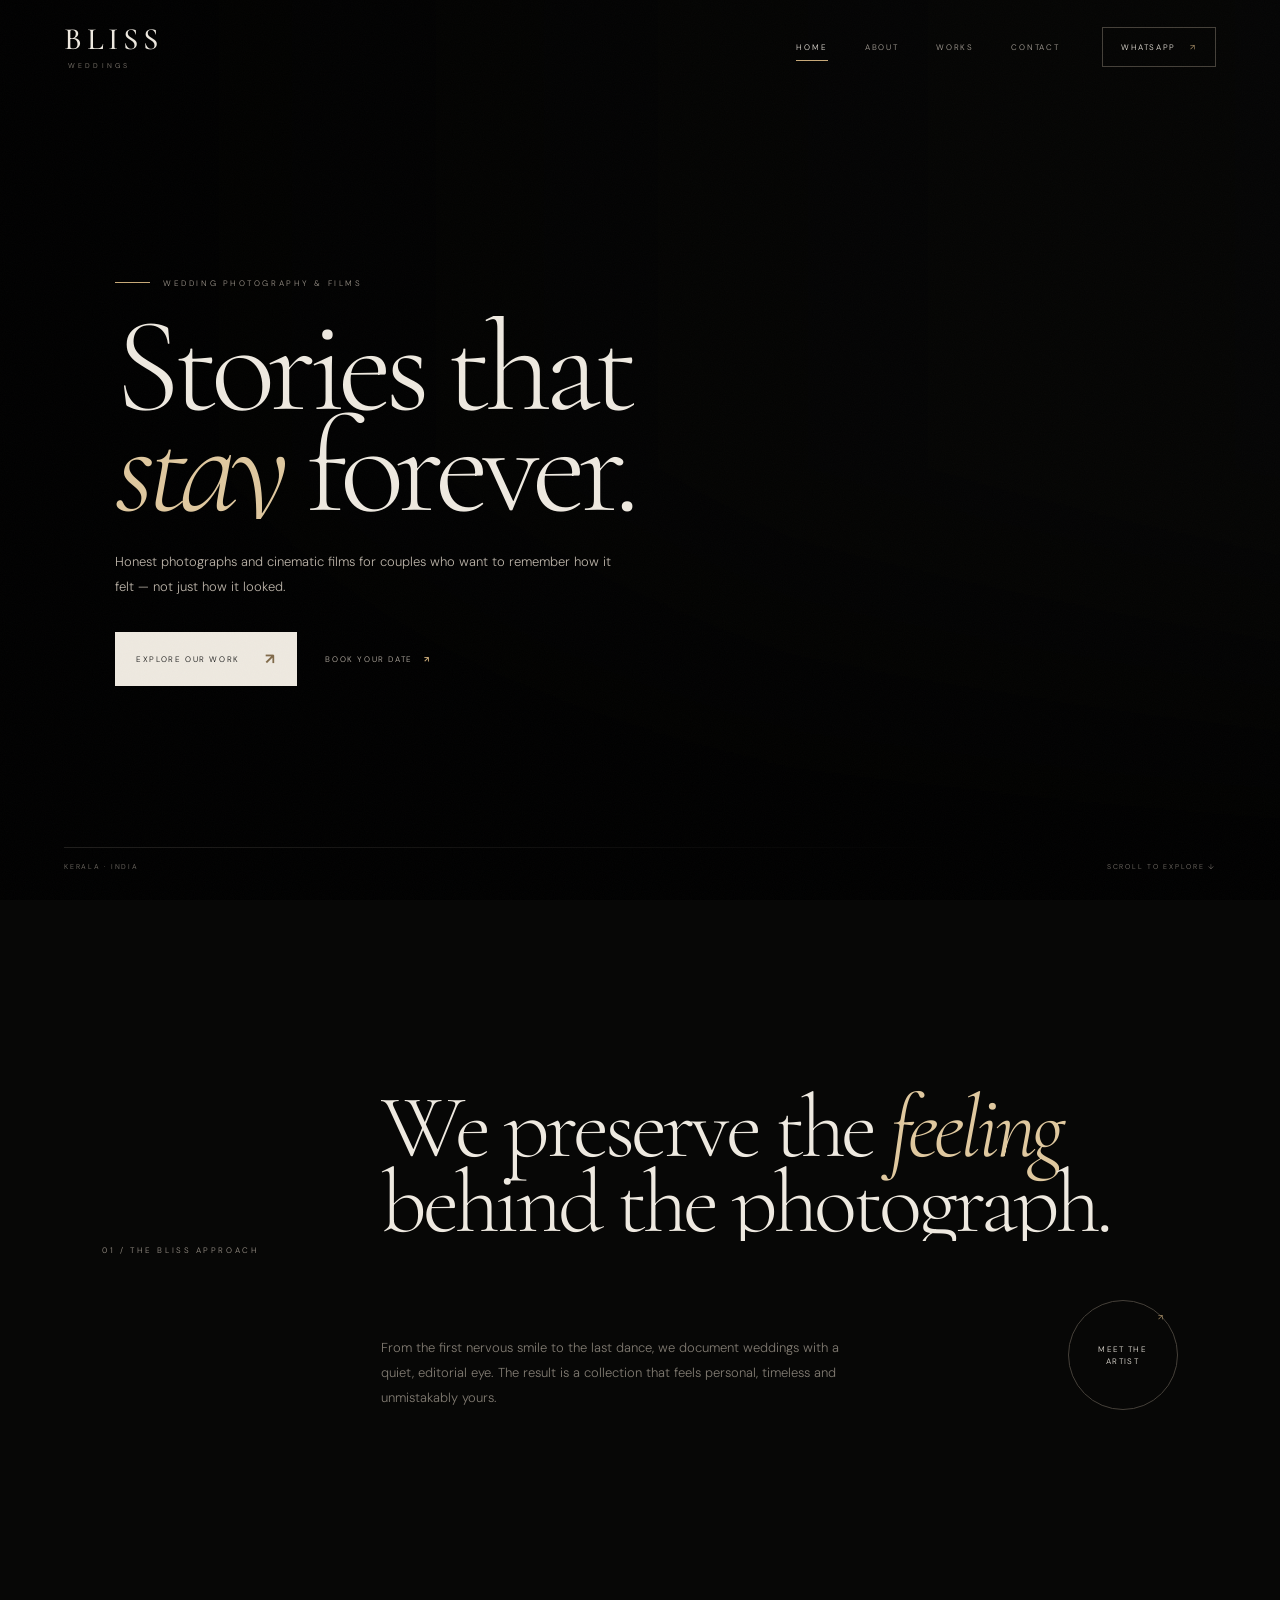
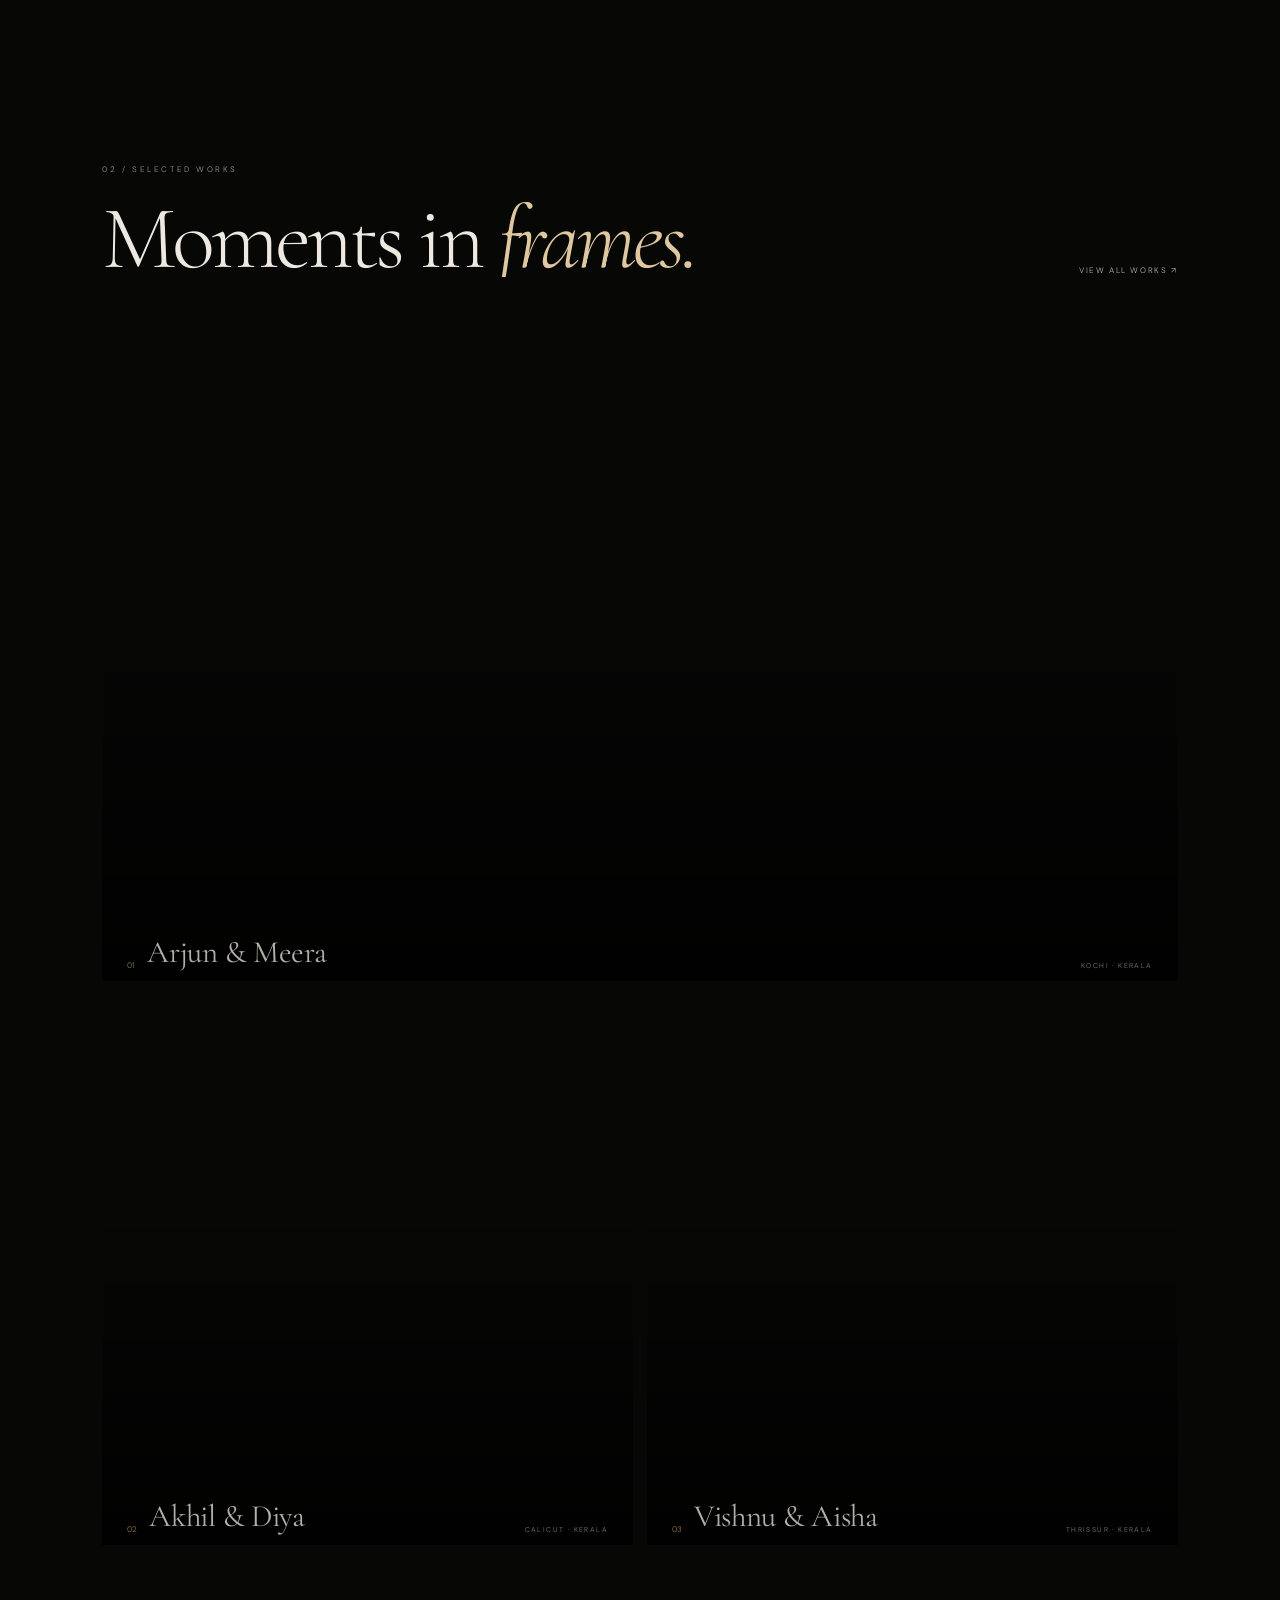
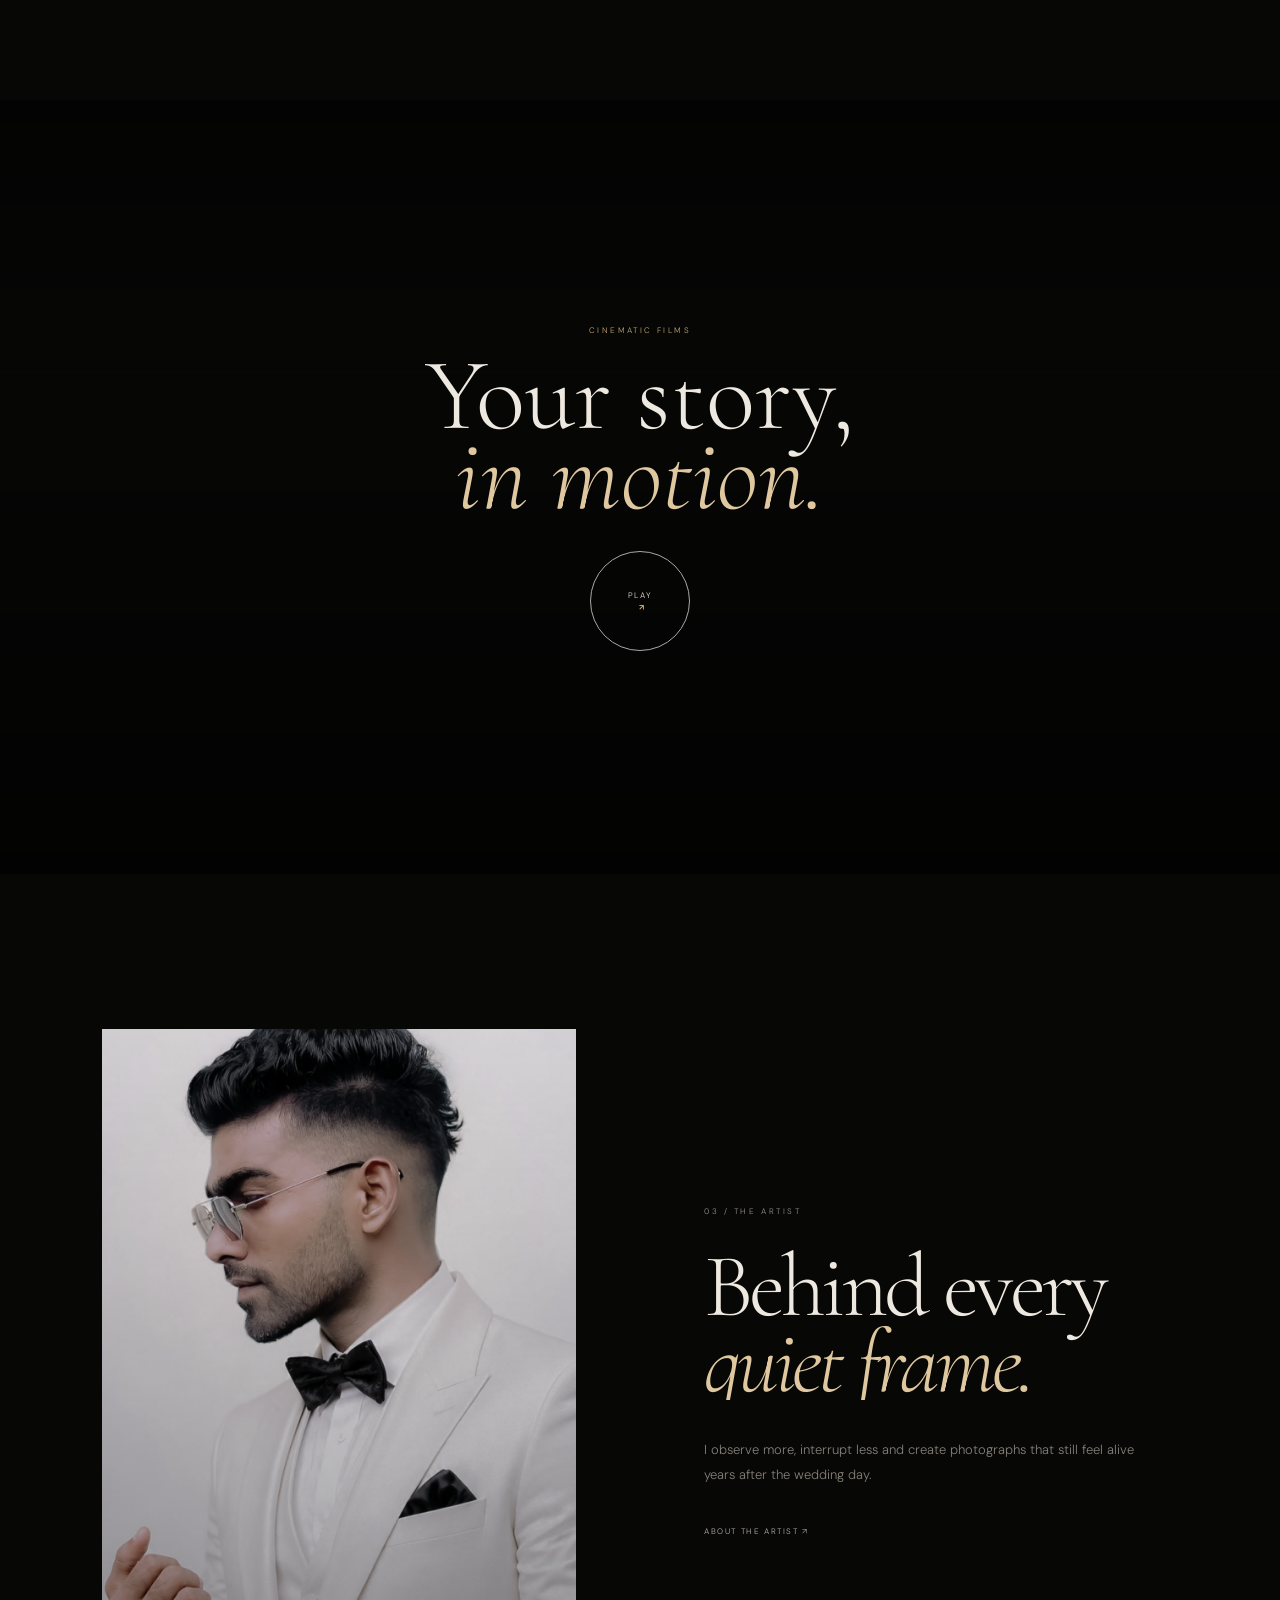
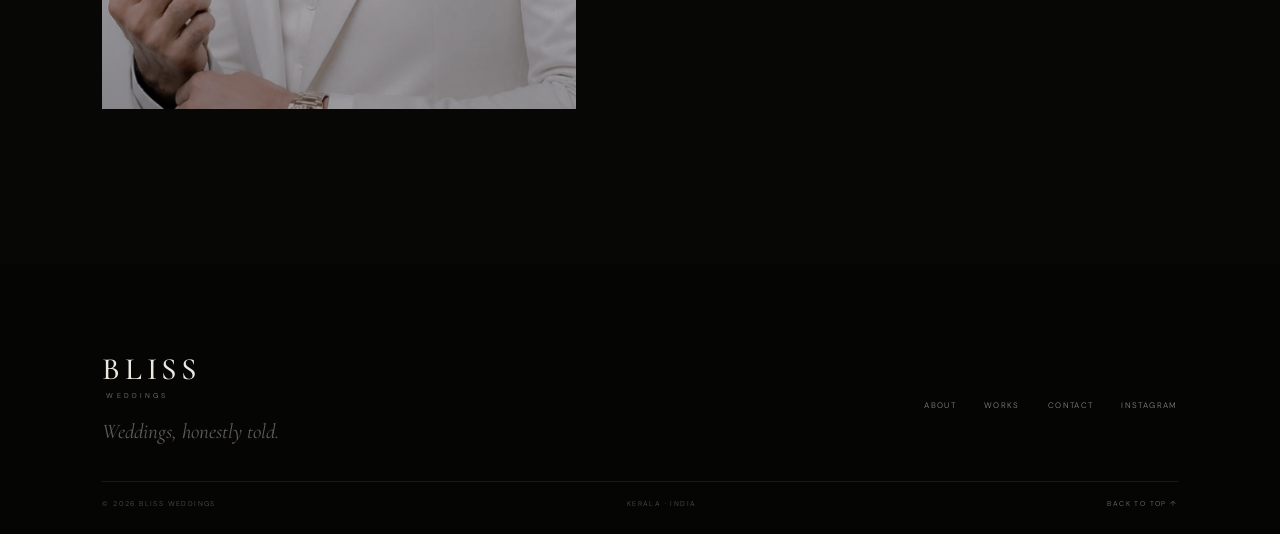
==== commit c9fbabf2: "first commit" ====
--- a/index.html
+++ b/index.html
@@ -86,8 +86,8 @@
     </section>
 
     <section class="artist-teaser section-space">
-      <div class="artist-photo page-reveal"><img src="https://images.unsplash.com/photo-1551836022-d5d88e9218df?auto=format&fit=crop&w=1400&q=90" alt="Bliss Weddings photographer"></div>
-      <div class="artist-copy page-reveal">
+      <div class="artist-photo page-reveal"><img src="artist.png" alt="Bliss Weddings photographer"></div>
+      <div class="artist-copy page-reveal">   
         <span class="tiny-label">03 / THE ARTIST</span>
         <h2>Behind every<br><em>quiet frame.</em></h2>
         <p>I observe more, interrupt less and create photographs that still feel alive years after the wedding day.</p>
